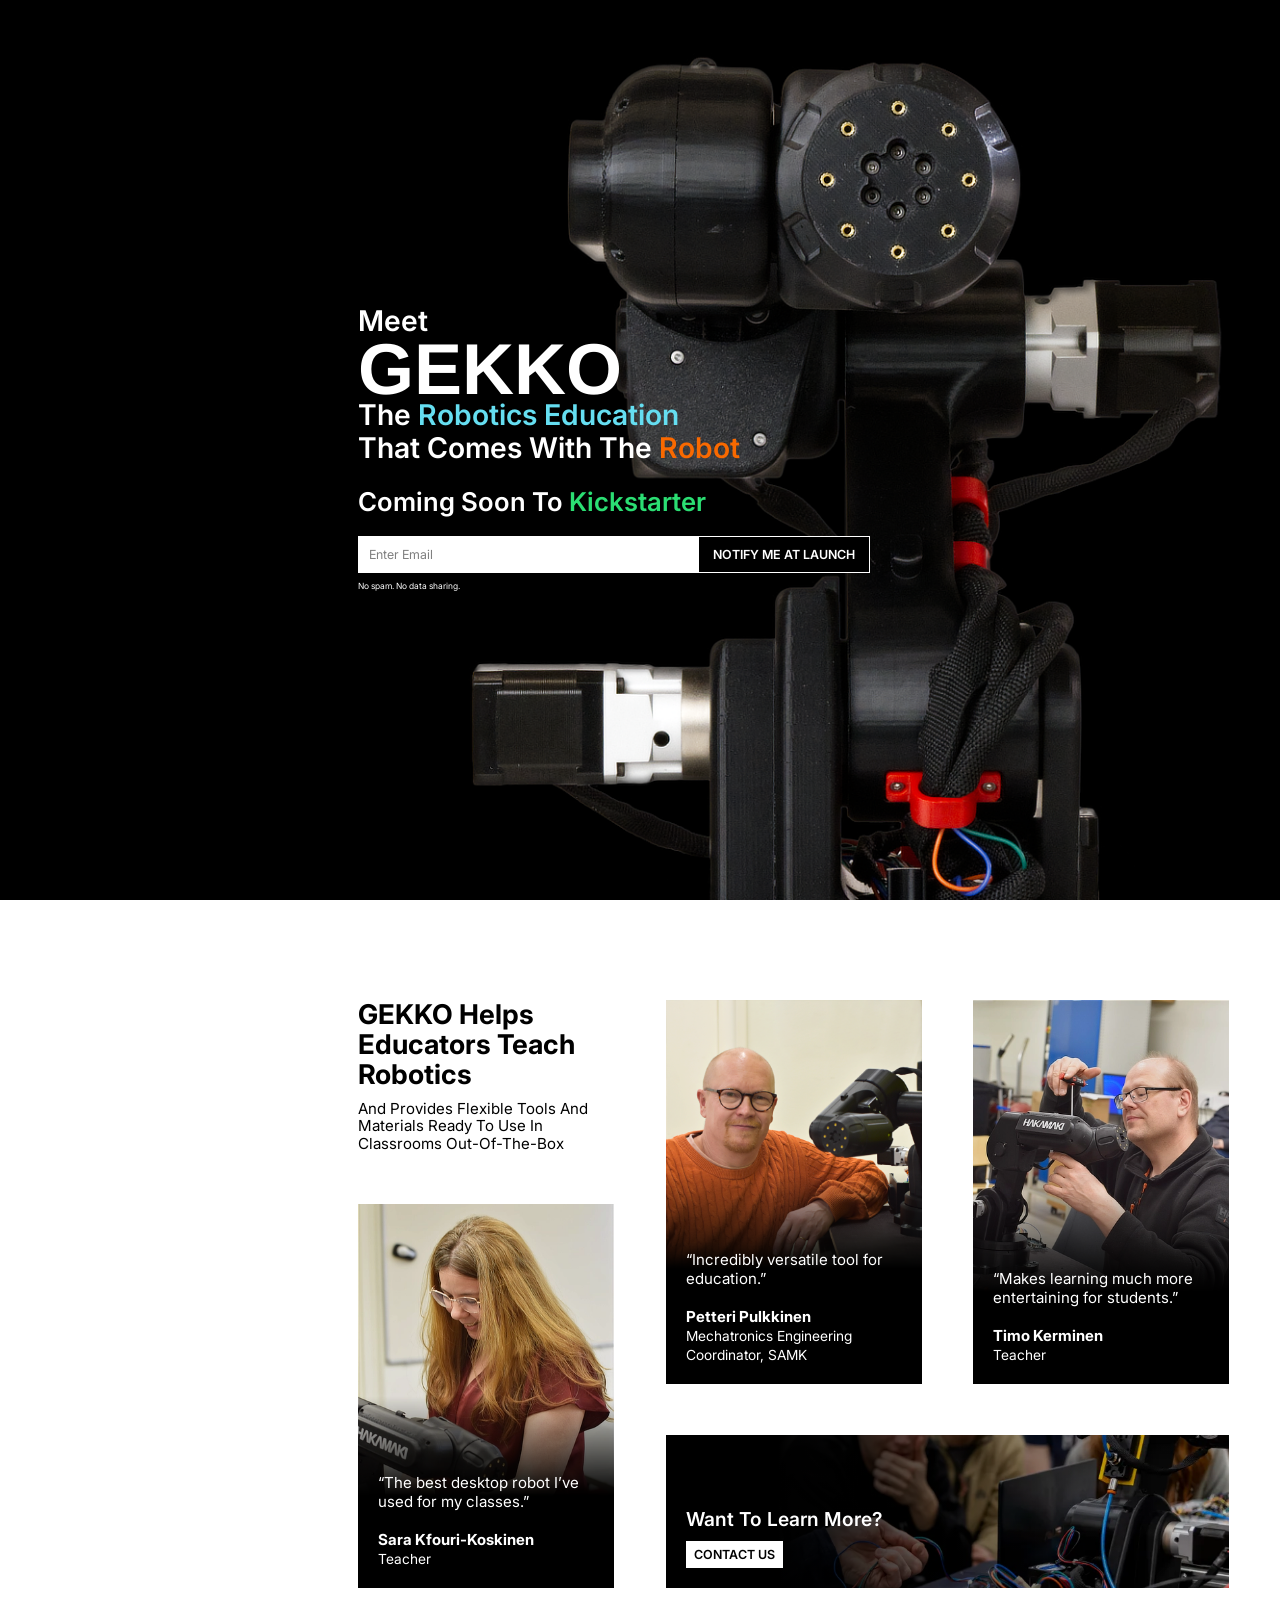
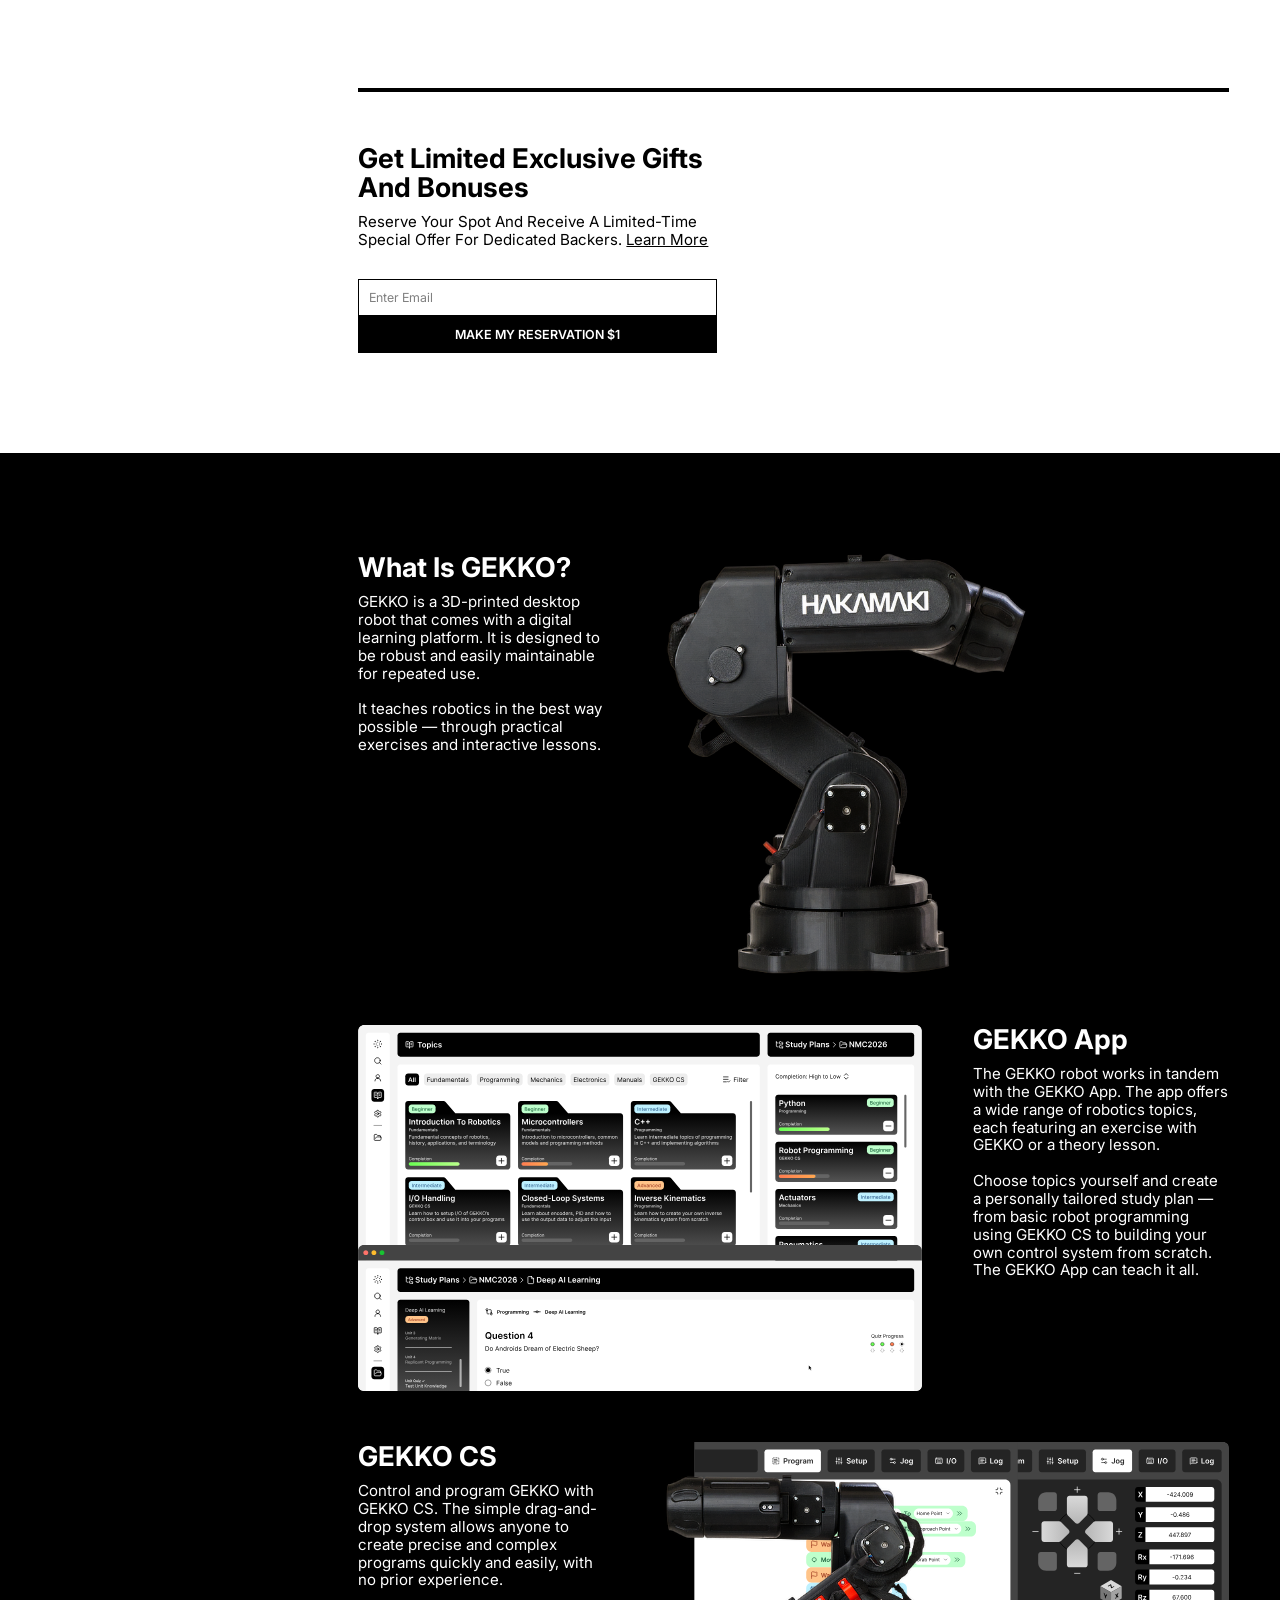
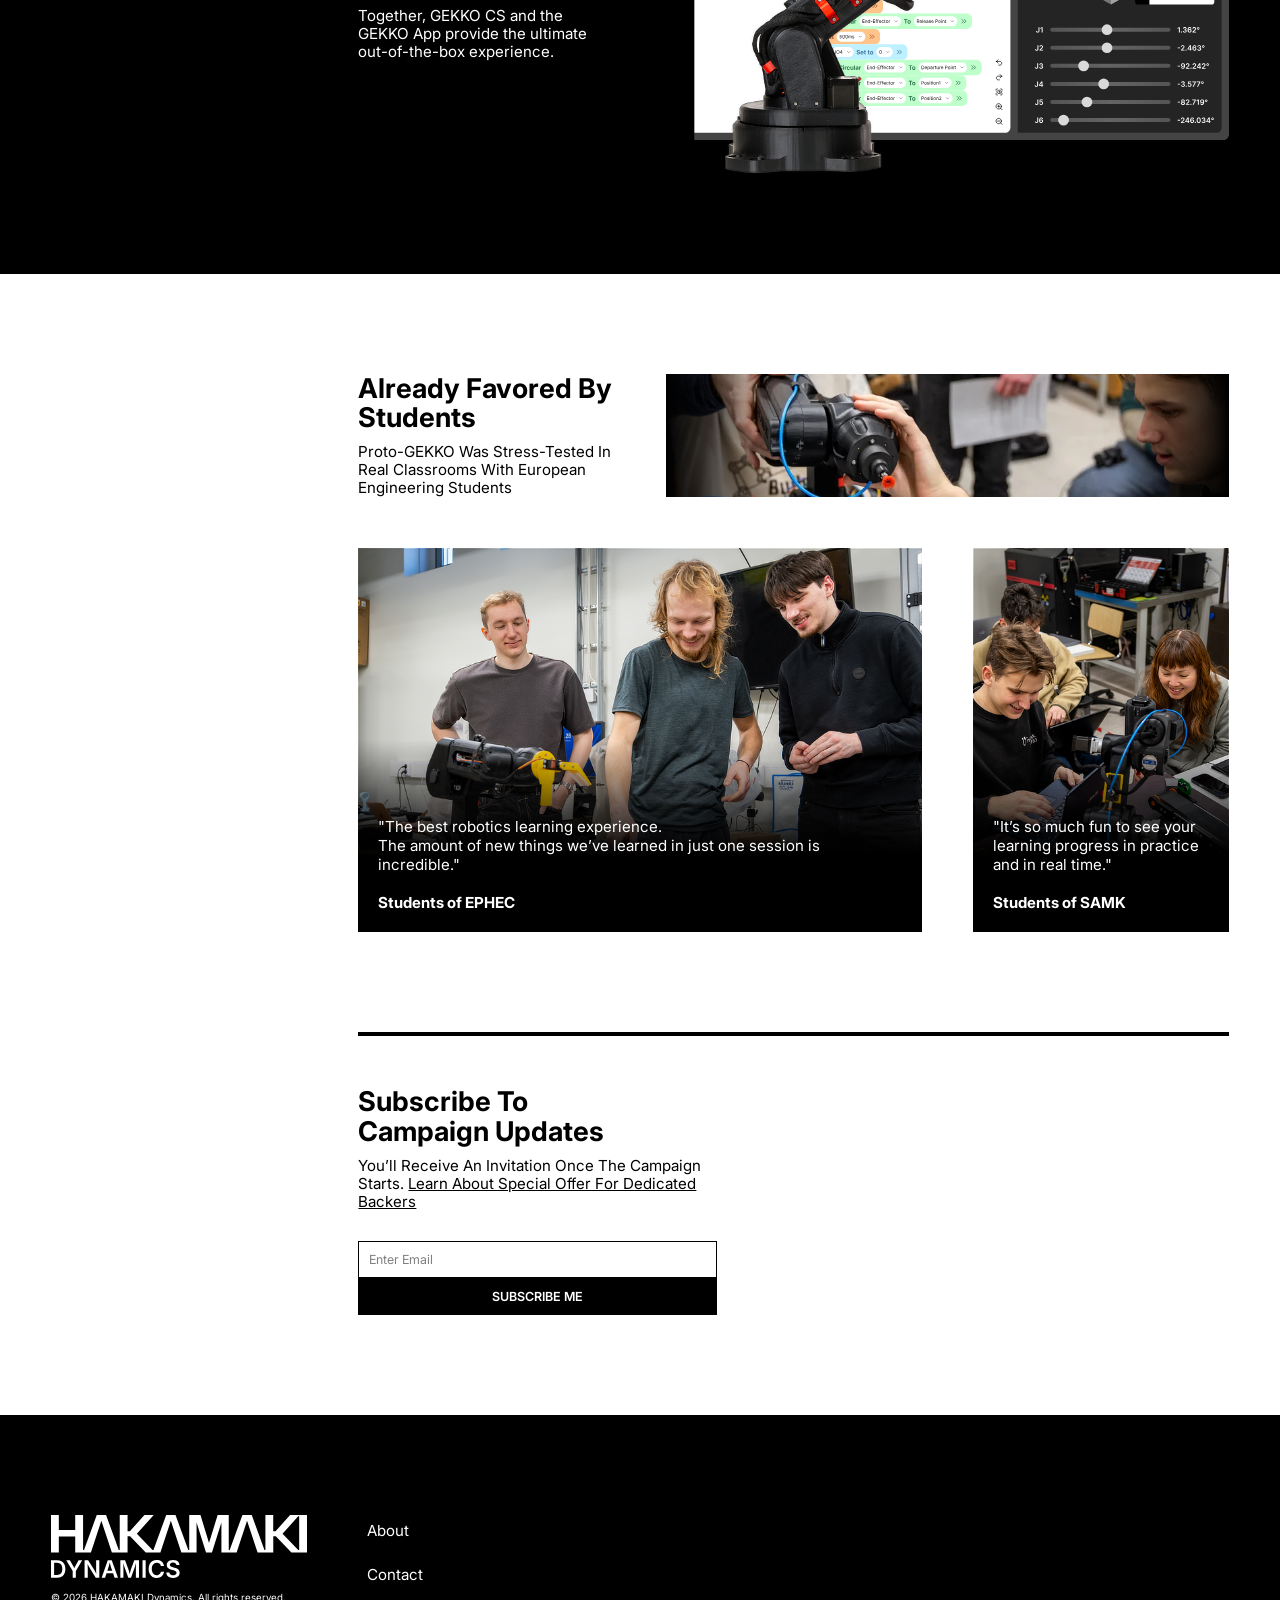
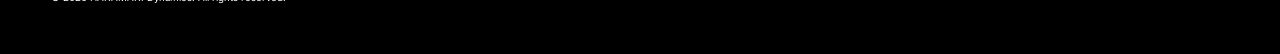
==== index.html @ f01f04b2 "v1.0" ====
<!DOCTYPE html>
<html>
  <head>
    <meta charset="UTF-8">
    <meta name="viewport" content="width=device-width, initial-scale=1.0">
    <link rel="stylesheet" type="text/css" href="src/css/master.css">
    <link rel="apple-touch-icon" sizes="180x180" href="assets/favicon/apple-touch-icon.png">
    <link rel="icon" type="image/png" sizes="32x32" href="assets/favicon/favicon-32x32.png">
    <link rel="icon" type="image/png" sizes="16x16" href="assets/favicon/favicon-16x16.png">
    <link rel="manifest" href="assets/favicon/site.webmanifest">
    <title>HAKAMAKI</title>
  </head>
  <body>
    <main>
      <div class="wrapper clbg-dark">
        <div class="grid-container section-hero">
          <div class="section-hero-content">
            <h2 id="gk-lh">Meet</h2>
            <h1>Gekko</h1>
            <h2>The <span class="cltext-accent-blue">robotics education</span><br> that comes with the <span class="cltext-accent-orange">robot</span></h2>
            <form class="section-hero-form" action="/subscribe.html">
              <label class="section-hero-form-label" for="mailSub">Coming soon to <span class="cltext-accent-green">Kickstarter</span></label>
              <div class="section-hero-form-input-container">
                <input class="section-hero-form-input stl-input" type="email" placeholder="Enter Email" required>
                <button class="stl-button" type="submit">Notify me at launch</button>
              </div>
            </form>
            <span class="section-hero-form-sublabel">No spam. No data sharing.</span>
          </div>
        </div>
      </div>
      <div class="wrapper">
        <div class="grid-container section-spt section-padding-vertical">  
          <div class="section-spt-layout-l">
            <div class="section-title-text-layout">
              <h3>GEKKO helps educators teach robotics</h3>
              <h4>And provides flexible tools and materials ready to use in classrooms out-of-the-box</h4>
            </div>
            <div class="quote-portrait-picture-container section-spt-quote-ratio" id="spt-skk">
              <p class="quote-text">
                “The best desktop robot I’ve used for my classes.”<br><br><span class="quote-name">Sara Kfouri-Koskinen</span><br><span class="quote-sublabel">Teacher</span>
              </p>
            </div>
          </div>
          <div class="section-spt-layout-r">
            <div class="section-spt-layout-r-t">
              <div class="quote-portrait-picture-container section-spt-quote-ratio" id="spt-pp">
                <p class="quote-text">
                  “Incredibly versatile tool for education.”<br><br><span class="quote-name">Petteri Pulkkinen</span><br><span class="quote-sublabel">Mechatronics Engineering Coordinator, SAMK</span>
                </p>
              </div>
              <div class="quote-portrait-picture-container section-spt-quote-ratio" id="spt-tk">
                <p class="quote-text">
                  “Makes learning much more entertaining for students.”<br><br><span class="quote-name">Timo Kerminen</span><br><span class="quote-sublabel">Teacher</span>
                </p>
              </div>
            </div>
            <div class="section-spt-support-block">
              <div class="section-spt-support-block-label">Want to learn more?</div>
              <a href="contact.html" class="section-spt-support-block-button">Contact us</a>
            </div>
          </div>
        </div>
        <div class="grid-container section-spt section-spt-mobile section-padding-vertical">  
          <div class="section-spt-layout-l">
            <div class="section-title-text-layout">
              <h3>GEKKO helps educators teach robotics</h3>
              <h4>And provides flexible tools and materials ready to use in classrooms out-of-the-box</h4>
            </div>
            <div class="quote-portrait-picture-container section-spt-quote-ratio" id="spt-skk">
              <p class="quote-text">
                “The best desktop robot I’ve used for my classes.”<br><br><span class="quote-name">Sara Kfouri-Koskinen</span><br><span class="quote-sublabel">Teacher</span>
              </p>
            </div>
            <div class="section-spt-support-block">
              <div class="section-spt-support-block-label">Want to learn more?</div>
              <a href="contact.html" class="section-spt-support-block-button">Contact us</a>
            </div>
          </div>
          <div class="section-spt-layout-r">
            <div class="section-spt-layout-r-t">
              <div class="quote-portrait-picture-container section-spt-quote-ratio" id="spt-pp">
                <p class="quote-text">
                  “Incredibly versatile tool for education.”<br><br><span class="quote-name">Petteri Pulkkinen</span><br><span class="quote-sublabel">Mechatronics Engineering Coordinator, SAMK</span>
                </p>
              </div>
              <div class="quote-portrait-picture-container section-spt-quote-ratio" id="spt-tk">
                <p class="quote-text">
                  “Makes learning much more entertaining for students.”<br><br><span class="quote-name">Timo Kerminen</span><br><span class="quote-sublabel">Teacher</span>
                </p>
              </div>
            </div>
          </div>
        </div>
      </div>
      <div class="wrapper">
        <div class="grid-container section-reservation">
          <div class="section-reservation-separator"></div>
          <div class="section-reservation-content">
            <div class="section-title-text-layout">
              <h3>Get limited exclusive gifts and bonuses</h3>
              <h4>Reserve your spot and receive a limited-time special offer for dedicated backers. <a class="learn-more-link" href="reservation.html">Learn more</a></h4>
            </div>
            <form class="section-reservation-form">
                <input class="section-reservation-form-input stl-input" type="email" placeholder="Enter Email" required>
                <button class="section-reservation-form-button stl-button" type="submit">Make my reservation $1</button>
            </form>
          </div>
        </div>
      </div>
      <div class="wrapper clbg-dark">
        <div class="grid-container section-exp section-padding-vertical">
          <div id="section-exp-grid-c1" class="section-title-text-layout">
            <h3>What is GEKKO?</h3>
            <h4>GEKKO is a 3D-printed desktop robot that comes with a digital learning platform. It is designed to be robust and easily maintainable for repeated use.<br><br>It teaches robotics in the best way possible — through practical exercises and interactive lessons.</h4>
          </div>
          <div id="section-exp-grid-c2" class="section-exp-img-container">
            <img id="img-exp-gekko" src="assets/img/gekko_side_logo.webp">
          </div>
          <div id="section-exp-grid-c3" class="section-exp-img-container">
            <img id="img-exp-study-app" src="assets/img/app_ui.svg">
          </div>
          <div id="section-exp-grid-c4" class="section-title-text-layout">
            <h3>GEKKO App</h3>
            <h4>The GEKKO robot works in tandem with the GEKKO App. The app offers a wide range of robotics topics, each featuring an exercise with GEKKO or a theory lesson.<br><br>Choose topics yourself and create a personally tailored study plan — from basic robot programming using GEKKO CS to building your own control system from scratch. The GEKKO App can teach it all.</h4>
          </div>
          <div id="section-exp-grid-c5" class="section-title-text-layout">
            <h3>GEKKO CS</h3>
            <h4>Control and program GEKKO with GEKKO CS. The simple drag-and-drop system allows anyone to create precise and complex programs quickly and easily, with no prior experience.<br><br>Together, GEKKO CS and the GEKKO App provide the ultimate out-of-the-box experience.</h4>
          </div>
          <div id="section-exp-grid-c6" class="section-exp-img-container">
            <img id="img-exp-cs" src="assets/img/cs_ui.svg">
          </div>
        </div>
        <div class="section-exp section-exp-mobile section-padding-vertical">
          <div class="section-title-text-layout">
            <h3>What is GEKKO?</h3>
            <h4>GEKKO is a 3D-printed desktop robot that comes with a digital learning platform. It is designed to be robust and easily maintainable for repeated use.<br><br>It teaches robotics in the best way possible — through practical exercises and interactive lessons.</h4>
          </div>
          <div class="section-exp-img-container">
            <img id="img-exp-gekko-mobile" src="assets/img/gekko_side_logo.webp">
          </div>
          <div class="section-title-text-layout">
            <h3>GEKKO app</h3>
            <h4>The GEKKO robot works in tandem with the GEKKO App. The app offers a wide range of robotics topics, each featuring an exercise with GEKKO or a theory lesson.<br><br>Choose topics yourself and create a personally tailored study plan — from basic robot programming using GEKKO CS to building your own control system from scratch. The GEKKO App can teach it all.</h4>
          </div>
          <div class="section-exp-img-container">
            <img id="img-exp-study-app" src="assets/img/app_ui.svg">
          </div>
          <div class="section-title-text-layout">
            <h3>GEKKO CS</h3>
            <h4>Control and program GEKKO with GEKKO CS. The simple drag-and-drop system allows anyone to create precise and complex programs quickly and easily, with no prior experience.<br><br>Together, GEKKO CS and the GEKKO App provide the ultimate out-of-the-box experience.</h4>
          </div>
          <div class="section-exp-img-container">
            <img id="img-exp-cs" src="assets/img/cs_ui.svg">
          </div>
        </div>
      </div>
      <div class="wrapper">
        <div class="grid-container section-sps section-padding-vertical">
          <div id="section-sps-grid-c1" class="section-title-text-layout">
            <h3>Already favored by students</h3>
            <h4>Proto-GEKKO was stress-tested in real classrooms with European engineering students</h4>
          </div>
          <div id="section-sps-grid-c2" class="section-sps-support-block"></div>
          <div id="img-sps-l" class="quote-portrait-picture-container">
            <p class="quote-text">
              "The best robotics learning experience.<br>The amount of new things we’ve learned in just one session is incredible."<br><br><span class="quote-name">Students of EPHEC</span>
            </p>
          </div>
          <div id="img-sps-r" class="quote-portrait-picture-container section-spt-quote-ratio">
            <p class="quote-text">
              "It’s so much fun to see your learning progress in practice and in real time."<br><br><span class="quote-name">Students of SAMK</span>
            </p>
          </div>
        </div>
        <div class="grid-container section-sps-mobile section-padding-vertical">
          <div class="section-sps-layout-l-t">
            <div class="section-title-text-layout">
              <h3>Already favored by students</h3>
              <h4>Proto-GEKKO was stress-tested in real classrooms with European engineering students</h4>
            </div>
            <div class="section-sps-support-block"></div>
          </div>
          <div id="img-sps-r" class="quote-portrait-picture-container section-spt-quote-ratio">
            <p class="quote-text">
              "It’s so much fun to see your learning progress in practice and in real time."<br><br><span class="quote-name">Students of SAMK</span>
            </p>
          </div>
          <div id="img-sps-l" class="quote-portrait-picture-container">
            <p class="quote-text">
              "The best robotics learning experience.<br>The amount of new things we’ve learned in just one session is incredible."<br><br><span class="quote-name">Students of EPHEC</span>
            </p>
          </div>
        </div>
      </div>
      <div class="wrapper">
        <div class="grid-container section-reservation">
          <div class="section-reservation-separator"></div>
          <div class="section-reservation-content">
            <div class="section-title-text-layout">
              <h3>Subscribe to <br>campaign updates</h3>
              <h4>You’ll receive an invitation once the campaign starts. <a class="learn-more-link" href="reservation.html">Learn about special offer for dedicated backers</a></h4>
            </div>
            <form class="section-reservation-form">
                <input class="section-reservation-form-input stl-input" type="email" placeholder="Enter Email" required>
                <button class="section-reservation-form-button stl-button" type="submit">Subscribe me</button>
            </form>
          </div>
        </div>
      </div>
    </main>
    <footer>
      <div class="wrapper clbg-dark">
        <div class="grid-container footer-content">
          <div class="footer-logo-container">
            <img class="footer-logo" src="assets/img/logo_white.svg">
            <div class="footer-text">© 2026 HAKAMAKI Dynamics. All rights reserved.</div>
          </div>
          <nav class="footer-nav">
            <a class="footer-nav-button" href="about.html">About</a>
            <a class="footer-nav-button" href="contact.html">Contact</a>
          </nav>
        </div>
      </div>
    </footer>
  </body>
</html>
---- src/css/master.css ----
/* Root */

:root {
	--cl-accent-blue: #65DEF1;
	--cl-accent-orange: #F96900;
	--cl-accent-green: #2BDE73;
	--cl-bg-dark: #000000;
	--cl-bg-bright: #FFFFFF;
	--cl-black: #000000;
	--cl-grey: #808080;
	--cl-white: #FFFFFF;

	/* Zone A: scales from 768px up to 1920px */
	--lh-hero-title-fix: calc(0.1rem + 1.8958vw);
	--fs-h1: calc(0.25rem + 5.3125vw);
	--lh-h1: calc(0.25rem + 4.7917vw);
	--fs-h2: calc(0.1rem + 2.1042vw);
	--lh-h2: calc(0.1rem + 2.4167vw);
	--fs-h3: calc(0.1rem + 2.0000vw);
	--lh-h3: calc(0.1rem + 2.2083vw);
	--fs-h4: calc(0.1rem + 1.0625vw);
	--lh-h4: calc(0.1rem + 1.2708vw);
	--fs-h5: calc(0.1rem + 0.7500vw);
	--lh-h5: calc(0.1rem + 0.8542vw);
	--fs-stl-form: calc(0.1rem + 0.8542vw);
	--lh-stl-form: calc(0.1rem + 1.0625vw);
	--fs-hero-form-label: calc(0.1rem + 1.8958vw);
	--lh-hero-form-label: calc(0.1rem + 2.3125vw);
	--fs-hero-form-sublabel: calc(0.1rem + 0.5417vw);
	--lh-hero-form-sublabel: calc(0.1rem + 0.7500vw);
	--fs-quote-sublabel: calc(0.1rem + 0.9583vw);
	--fs-nav-button: calc(0.1rem + 0.6458vw);
	--lh-nav-button: calc(0.1rem + 0.7500vw);
	--fs-footer-text: calc(0.1rem + 0.6458vw);
	--lh-footer-text: calc(0.1rem + 0.7500vw);
	--fs-spt-support-block-label: calc(0.1rem + 1.3750vw);
	--lh-spt-support-block-label: calc(0.1rem + 1.6875vw);
	--fs-about-text: calc(0.1rem + 0.6458vw);
	--lh-about-text: calc(0.1rem + 0.7500vw);

	--grid-gap: 4vw;
}

@font-face {
  font-family: Inter-Regular;
  src: url(../../assets/fonts/Inter/Inter_Regular.ttf);
}

@font-face {
  font-family: Inter-SemiBold;
  src: url(../../assets/fonts/Inter/Inter_SemiBold.ttf);
}

@font-face {
  font-family: Inter-Bold;
  src: url(../../assets/fonts/Inter/Inter_Bold.ttf);
}

@font-face {
  font-family: Ramabhadra-Regular;
  src: url(../../assets/fonts/Ramabhadra_Regular.ttf);
}

/* System */
input:focus, textarea:focus {
	outline: none;
}

h1, h2, h3, h4, h5 {
	margin: 0;
	font-weight: initial;
	cursor: default;
}

h1 {
	font-family: Ramabhadra-Regular;
	font-size: var(--fs-h1);
	line-height: var(--lh-h1);
	text-transform: uppercase;
}

h2 {
	font-family: Inter-SemiBold;
	font-size: var(--fs-h2);
	line-height: var(--lh-h2);
	text-transform: capitalize;
}

h3 {
	font-family: Inter-Bold;
	font-size: var(--fs-h3);
	line-height: var(--lh-h3);
	text-transform: capitalize;
}

h4 {
	font-family: Inter-Regular;
	font-size: var(--fs-h4);
	line-height: var(--lh-h4);
	text-transform: capitalize;
}

h5 {
	font-family: Inter-Regular;
	font-size: var(--fs-h5);
	line-height: var(--lh-h5);
	text-transform: capitalize;
}

body {
	margin: 0;
	font-family: Inter-Regular;
}

main, footer {
	width: 100vw;
	max-width: 100%;
	display: flex;
	flex-direction: column;
	box-sizing: border-box;
}

/* Shared */
.wrapper {
	width: 100%;
	height: fit-content;
	display: flex;
  flex-direction: column;
  align-items: center;
}

.grid-container {
	display: grid;
	grid-template-columns: repeat(4, minmax(0, 1fr));
	width: 100%;
	padding: 0 4vw;
	gap: var(--grid-gap);
	box-sizing: border-box;
}

.section-padding-vertical {
	padding-top: 100px;
	padding-bottom: 100px;
}

.section-title-text-layout {
	width: 100%;
	height: fit-content;
}

.section-title-text-layout h3 {
	margin-bottom: 10px;
}

.cltext-accent-blue {
	color: var(--cl-accent-blue);
}

.cltext-accent-orange {
	color: var(--cl-accent-orange);
}

.cltext-accent-green {
	color: var(--cl-accent-green);
}

.clbg-dark {
	background-color: var(--cl-bg-dark);
}

.stl-input {
	font-family: Inter-Regular;
	font-size: var(--fs-stl-form);
	line-height: var(--lh-stl-form);
	box-sizing: border-box;
	padding: 10px;
	color: var(--cl-black);
	background-color: var(--cl-bg-bright);
	border: 1px solid var(--cl-white);
}

.stl-input::placeholder {
	color: var(--cl-grey);
}

.stl-button {
	cursor: pointer;
	font-family: Inter-SemiBold;
	font-size: var(--fs-stl-form);
	line-height: var(--lh-stl-form);
	box-sizing: border-box;
	padding: 10px 14px;
	text-transform: uppercase;
	color: var(--cl-white);
	background-color: var(--cl-bg-dark);
	border: 1px solid var(--cl-white);
}

.stl-button:hover {
	color: var(--cl-black);
	background-color: var(--cl-bg-bright);
}

.stl-button:active {
	background-color: var(--cl-accent-green);
	border-color: var(--cl-accent-green);
}

.quote-text {
	margin: 0;
	font-family: Inter-Regular;
	font-size: var(--fs-h4);
	color: var(--cl-white);
	cursor: default;
}

.quote-name {
	font-family: Inter-Bold;
}

.quote-sublabel {
	font-size: var(--fs-quote-sublabel);
}

/* Footer */
.footer-content {
	color: var(--cl-white);
	padding: 100px var(--grid-gap) 50px var(--grid-gap);
}

.footer-logo-container {
	grid-column: 1;
}

.footer-logo {
	width: 100%;
	height: auto;
	fill: var(--cl-white);
}

.footer-text {
	font-family: Inter-Regular;
	font-size: var(--fs-footer-text);
	line-height: var(--lh-footer-text);
	margin-top: 10px;
}

.footer-nav {
	grid-column: 2;
	display: flex;
	flex-direction: column;
	gap: 12px;
}

.footer-nav-button {
	display: flex;
	align-items: center;
	padding: 6px 8px;
	text-align: center;
	font-family: Inter-Regular;
	font-size: var(--fs-h4);
	line-height: var(--lh-h4);
	color: var(--cl-white);
	text-decoration: none;
	width: fit-content;
	box-sizing: border-box;
	border: 1px solid var(--cl-black);
}

.footer-nav-button:hover {
	border-bottom: 1px solid var(--cl-white);
}

.tt-normal {
	text-transform: none;
}

.learn-more-link {
	color: var(--cl-black);
}

/* Sections */
#gk-lh {
	line-height: var(--lh-hero-title-fix);	
}

.section-hero {
	align-content: center;
	height: 100vh;
	max-height: 1080px;
	overflow: hidden;
	background-image: url(../../assets/img/gekko_front.webp);
  background-repeat: no-repeat;
  background-position: right 10% bottom;
  background-size: auto 100%;
}

.section-hero-content {
	grid-column: 2 / -1;
	color: var(--cl-white);
	z-index: 1;
}

.section-hero-form {
	margin-top: 22px;
}

.section-hero-form-label {
	font-family: Inter-SemiBold;
	font-size: var(--fs-hero-form-label);
	line-height: var(--lh-hero-form-label);
	text-transform: capitalize;
}

.section-hero-form-input-container {
	display: flex;
	margin-top: 18px;
}

.section-hero-form-input {
	width: 340px;
}

.section-hero-form-sublabel {
	display: block;
	font-family: Inter-Regular;
	font-size: var(--fs-hero-form-sublabel);
	line-height: var(--lh-hero-form-sublabel);
	margin-top: 8px;
	cursor: default;
}

.section-hero-bg-img {
	display: block;
	position: absolute;
	z-index: 0;
	bottom: 0;
}

.quote-portrait-picture-container {
	display: flex;
	align-items: flex-end;
	width: 100%;
	height: auto;
	padding: 20px;
	box-sizing: border-box;
}

.section-spt-mobile {
	display: none;
}

.section-spt-support-block {
	width: 100%;
  height: 100%;
  display: flex;
  flex-direction: column;
  justify-content: flex-end;
  gap: 10px;
  padding: 20px;
  box-sizing: border-box;
	color: var(--cl-white);
	background: linear-gradient(90deg, rgba(0, 0, 0, 1) 20%, rgba(0, 0, 0, 0.53) 50%, rgba(0, 0, 0, 0) 100%), url(../../assets/img/spt_bg.webp), var(--cl-bg-dark);
	background-size: 100% auto, 100% auto, auto;
	background-position: 0% 0%, 0% 40%, 0% 0%;;
	background-repeat: no-repeat;
}

.section-spt-support-block-label {
	font-family: Inter-SemiBold;
	font-size: var(--fs-spt-support-block-label);
	line-height: var(--lh-spt-support-block-label);
	text-transform: capitalize;
	cursor: default;
}

.section-spt-support-block-button {
	display: block;
	width: fit-content;
	font-family: Inter-SemiBold;
	font-size: var(--fs-stl-form);
	line-height: var(--lh-stl-form);
	color: var(--cl-black);
	background-color: var(--cl-white);
	padding: 6px 8px;
	text-transform: uppercase;
	text-decoration: none;
}

.section-spt-support-block-button:hover {
	color: var(--cl-white);
	background-color: var(--cl-black);
}

.section-spt-quote-ratio {
	aspect-ratio: 2 / 3;
}

#spt-pp {
	background: linear-gradient(180deg,rgba(0, 0, 0, 0) 45%, rgba(0, 0, 0, 1) 70%), url(../../assets/img/quote_bg_03.webp), var(--cl-bg-dark);
	background-size: cover;
}

#spt-tk {
	background: linear-gradient(180deg,rgba(0, 0, 0, 0) 50%, rgba(0, 0, 0, 1) 76%), url(../../assets/img/quote_bg_02.webp), var(--cl-bg-dark);
	background-size: cover;
}

#spt-skk {
	background: linear-gradient(180deg,rgba(0, 0, 0, 0) 50%, rgba(0, 0, 0, 1) 76%), url(../../assets/img/quote_bg_01.webp), var(--cl-bg-dark);
	background-size: cover;
}

.section-spt-layout-l {
	grid-column: 2;
	display: flex;
	flex-direction: column;
	gap: var(--grid-gap);
}

.section-spt-layout-r {
	grid-column: 3 / -1;
	display: flex;
  flex-direction: column;
  flex-wrap: nowrap;
  gap: var(--grid-gap);
  justify-content: space-between;
}

.section-spt-layout-r-t {
	display: flex;
	justify-content: space-between;
	gap: var(--grid-gap);
}

.section-exp {
	color: var(--cl-white);
}

.section-exp-mobile {
	display: none;
}

.section-exp-img-container {
	display: flex;
	flex-direction: row;
  justify-content: flex-start;
}

.section-exp-img-container img {
	display: block;
	height: auto;
}

#img-exp-gekko, #img-exp-gekko-mobile {
	aspect-ratio: 6 / 7;
	width: 64%;
}

#img-exp-study-app {
	aspect-ratio: 20 / 13;
	width: 100%;
}

#img-exp-cs {
	aspect-ratio: 17 / 10;
	width: 100%;
}

#section-exp-grid-c1 {
	grid-column-start: 2;
}

#section-exp-grid-c2 {
	grid-column: span 2 / span 2;
  grid-column-start: 3;
}

#section-exp-grid-c3 {
	grid-column: span 2 / span 2;
  grid-column-start: 2;
  grid-row-start: 2;
}

#section-exp-grid-c4 {
	grid-column-start: 4;
  grid-row-start: 2;
}

#section-exp-grid-c5 {
	grid-column-start: 2;
  grid-row-start: 3;
}

#section-exp-grid-c6 {
	grid-column: span 2 / span 2;
  grid-column-start: 3;
  grid-row-start: 3;
}

.section-exp h4 {
	text-transform: none;
}

.section-sps-mobile {
	display: none;
}

.section-sps-support-block {
	background: linear-gradient(90deg,rgba(0, 0, 0, 1) 0%, rgba(0, 0, 0, 0) 20%, rgba(0, 0, 0, 0) 80%, rgba(0, 0, 0, 1) 100%), url(../../assets/img/sps_bg.webp), var(--cl-bg-dark);
	background-size: 100% auto, 100% auto, auto;
	background-position: 0% 0%, 0% 56%, 0% 0%;;
	background-repeat: no-repeat;
}

#section-sps-grid-c1 {
	grid-column-start: 2;
}

#section-sps-grid-c2 {
	grid-column: span 2 / span 2;
  grid-column-start: 3;
}

#img-sps-l {
	grid-column: span 2 / span 2;
  grid-column-start: 2;
  grid-row-start: 2;
	background: linear-gradient(180deg,rgba(0, 0, 0, 0) 50%, rgba(0, 0, 0, 1) 80%), url(../../assets/img/quote_bg_04.webp), var(--cl-bg-dark);
	background-size: cover;
}

#img-sps-r {
	grid-column-start: 4;
  grid-row-start: 2;
	background: linear-gradient(180deg,rgba(0, 0, 0, 0) 50%, rgba(0, 0, 0, 1) 80%), url(../../assets/img/quote_bg_05.webp), var(--cl-bg-dark);
	background-size: cover;
}

.section-reservation {
	padding-bottom: 100px;
}

.section-reservation-separator {
	width: 100%;
	height: 4px;
	background-color: var(--cl-black);
	grid-column: 2 / -1;
}

.section-reservation-content {
	width: 100%;
	max-width: 28vw;
	height: fit-content;
	grid-column: span 2 / span 2;
  grid-column-start: 2;
}

.section-reservation-form {
	margin-top: 30px;
	display: flex;
	flex-direction: column;
}

.section-reservation-form-input, .section-reservation-form-button {
	width: 100%;
	border-color: var(--cl-black);
}

.section-reservation-form-button:hover {
	border-color: var(--cl-white);
}

.section-reservation-form-button:active {
	border-color: var(--cl-accent-green);
}

.section-about {
	height: 100vh;
	min-height: fit-content;
	align-content: center;
}

.section-about-content {
	grid-column: span 2 / span 2;
  grid-column-start: 2;
}

.about-logo {
	width: calc((100% - 4vw) / 2);
}

.section-about-logo-container {
	margin-bottom: 36px;
}

.section-about-text-container {
	display: flex;
	justify-content: space-between;
	gap: var(--grid-gap);
}

.section-about-text {
	font-family: Inter-Regular;
	font-size: var(--fs-about-text);
	line-height: var(--lh-about-text);
	margin: 0;
}

.header-invert {
	background-color: var(--cl-white);
}

.nav-logo-invert {
	fill: var(--cl-black);
}

.nav-button-invert {
	color: var(--cl-black);
	border-color: var(--cl-white);
}

.nav-button-invert:hover {
	border-color: var(--cl-black);
}

.home-page-button {
	display: flex;
	align-items: center;
	position: fixed;
	top: 1vw;
	left: 1vw;
	padding: 6px 8px;
	text-align: center;
	font-family: Inter-SemiBold;
	font-size: var(--fs-nav-button);
	line-height: var(--lh-nav-button);
	color: var(--cl-white);
	text-decoration: none;
	text-transform: capitalize;
	background-color: var(--cl-black);
}

.home-page-button:hover {
	color: var(--cl-black);
	background-color: var(--cl-white);
}

.section-contact {
	height: 100vh;
	min-height: fit-content;
	align-items: center;
}

.section-contact-content {
	grid-column: span 2 / span 2;
	grid-column-start: 2;
	display: flex;
	flex-direction: column;
	gap: 20px;
}

.section-contact-title {
	max-width: 24vw;
}

.section-contact-form {
	display: flex;
	flex-direction: column;
}

.section-contact-input {
	border-bottom: 1px solid var(--cl-black);
	margin: 10px 0;
}

.section-contact-textarea {
	border-color: var(--cl-black);
	resize: vertical;
	margin: 10px 0;
	width: 100%;
	height: 260px;
	max-height: 480px;
	min-height: 100px;
}

.section-success {
	margin-top: 100px;
	margin-bottom: 100px;
	min-height: fit-content;
}

.section-success-content {
	grid-column: span 2 / span 2;
	grid-column-start: 2;
}

.subscribe-success-label {
	color: var(--cl-white);
	background-color: var(--cl-black);
	padding: 6px 12px;
	width: fit-content;
	margin-bottom: 12px;
}

.subscribe-success-notification {
	margin-bottom: 42px;
}

.section-success-bonuses-container {
	display: flex;
	flex-direction: column;
	gap: 14px;
	padding: 20px;
	margin-top: 42px;
	box-sizing: border-box;
	background: linear-gradient(90deg,rgba(0, 0, 0, 1) 40%, rgba(0, 0, 0, 0) 80%), url(../../assets/img/reservation_bg.webp), var(--cl-bg-dark);
	background-size: cover;
}

.section-success-bonus-label {
	display: flex;
	flex-direction: column;
	gap: 4px;
	max-width: calc(20vw - 20px);
	color: var(--cl-white);
}

.section-success-bonus-label h5 {
	font-size: 14px;
}

.section-success-bonus-label h4 {
	font-family: Inter-SemiBold;
}

.section-success-form {
	max-width: calc(20vw - 20px);
	margin-top: 70px;
}

.section-success-input, .section-success-button {
	border: 1px solid var(--cl-white);
}

.section-success-info-label {
	display: block;
	font-size: 14px;
	margin-top: 10px;
	margin-bottom: 70px;
	font-family: Inter-SemiBold;
}

/* Media */
@media (min-width: 1921px) {


	.grid-container {
		width: 1920px;
		gap: 73px;
		padding: 0 73px;
	}

	.section-padding-vertical {
    padding-top: 100px;
    padding-bottom: 100px;
	}

	:root {
		--lh-hero-title-fix: 38px;
		--fs-h1: 106px;
		--lh-h1: 96px;
		--fs-h2: 42px;
		--lh-h2: 48px;
		--fs-h3: 40px;
		--lh-h3: 44px;
		--fs-h4: 22px;
		--lh-h4: 26px;
		--fs-h5: 16px;
		--lh-h5: 18px;
		--fs-stl-form: 18px;
		--lh-stl-form: 22px;
		--fs-hero-form-label: 38px;
		--lh-hero-form-label: 46px;
		--fs-hero-form-sublabel: 12px;
		--lh-hero-form-sublabel: 16px;
		--fs-quote-sublabel: 20px;
		--fs-nav-button: 14px;
		--lh-nav-button: 16px;
		--fs-footer-text: 14px;
		--lh-footer-text: 16px;
		--fs-spt-support-block-label: 28px;
		--lh-spt-support-block-label: 34px;
		--fs-about-text: 14px;
		--lh-about-text: 16px;
		--grid-gap: 73px;
	}

	.section-reservation-content {
    max-width: 462px;
	}

	.section-reservation {
    padding-bottom: 100px;
	}

	.footer-content {
    padding: 100px var(--grid-gap) 50px var(--grid-gap);
	}

	.about-logo {
    width: calc((100% - 73px) / 2);
	}

	.section-contact-title {
    max-width: 460px;
	}
}

@media (min-width: 768px) and (max-width: 1279px) {
	:root {
		--lh-hero-title-fix: calc(0.1rem + 2.6562vw);
		--fs-h1: calc(0.25rem + 7.8125vw);
		--lh-h1: calc(0.25rem + 7.8125vw);
		--fs-h2: calc(0.1rem + 2.6562vw);
		--lh-h2: calc(0.1rem + 3.1771vw);
		--fs-h3: calc(0.1rem + 2.6562vw);
		--lh-h3: calc(0.1rem + 3.1771vw);
		--fs-h4: calc(0.1rem + 1.6146vw);
		--lh-h4: calc(0.1rem + 1.8750vw);
		--fs-h5: calc(0.1rem + 1.3542vw);
		--lh-h5: calc(0.1rem + 1.6146vw);
		--fs-stl-form: calc(0.1rem + 1.8750vw);
		--lh-stl-form: calc(0.1rem + 2.1354vw);
		--fs-hero-form-label: calc(0.1rem + 2.6562vw);
		--lh-hero-form-label: calc(0.1rem + 3.1771vw);
		--fs-hero-form-sublabel: calc(0.1rem + 1.3542vw);
		--lh-hero-form-sublabel: calc(0.1rem + 1.8750vw);
		--fs-quote-sublabel: calc(0.1rem + 1.3542vw);
		--fs-nav-button: calc(0.1rem + 1.6146vw);
		--lh-nav-button: calc(0.1rem + 1.8750vw);
		--fs-footer-text: calc(0.1rem + 1.3542vw);
		--lh-footer-text: calc(0.1rem + 1.6146vw);
		--fs-spt-support-block-label: calc(0.1rem + 2.1354vw);
		--lh-spt-support-block-label: calc(0.1rem + 2.6562vw);
		--fs-about-text: calc(0.1rem + 1.6146vw);
		--lh-about-text: calc(0.1rem + 1.8750vw);
	}

	.grid-container {
		grid-template-columns: repeat(3, minmax(0, 1fr));
	}

	.section-padding-vertical {
		padding-top: 60px;
		padding-bottom: 60px;
	}

	.quote-portrait-picture-container, .section-spt-support-block {
		padding: 10px;
	}

	.section-hero {
		height: 600px;
	}

	.section-hero-form-input {
		width: 232px;
	}

	.section-hero-content {
    grid-column: 1 / -1;
	}

	.section-spt-layout-l {
		grid-column: 1;
	}

	.section-spt-layout-r {
		grid-column: 2 / -1;
	}
	
	.section-exp {
		row-gap: 60px;
	}

	#section-exp-grid-c1 {
		grid-column-start: 1;
	}

	#section-exp-grid-c2 {
    grid-column: span 2 / span 2;
    grid-column-start: 2;
	}

	#section-exp-grid-c3 {
    grid-column: span 2 / span 2;
    grid-column-start: 1;
    grid-row-start: 2;
	}

	#section-exp-grid-c4 {
    grid-column-start: 3;
    grid-row-start: 2;
	}

	#section-exp-grid-c5 {
    grid-column-start: 1;
    grid-row-start: 3;
	}

	#section-exp-grid-c6 {
    grid-column: span 2 / span 2;
    grid-column-start: 2;
    grid-row-start: 3;
	}

	#img-exp-gekko, #img-exp-gekko-mobile {
		width: 100%;
	}

	#section-sps-grid-c1 {
    grid-column-start: 1;
	}

	#section-sps-grid-c2 {
    grid-column: span 2 / span 2;
    grid-column-start: 2;
	}

	#img-sps-l {
    grid-column: span 2 / span 2;
    grid-column-start: 1;
    grid-row-start: 2;
	}

	#img-sps-r {
    grid-column-start: 3;
    grid-row-start: 2;
	}

	.section-reservation {
		row-gap: 60px;
	}

	.section-reservation-separator {
    grid-column: 1 / -1;
	}

	.section-reservation-content {
    grid-column: span 2 / span 2;
    grid-column-start: 1;
    max-width: 40vw;
	}

	.footer-content {
		padding: 60px var(--grid-gap) 30px var(--grid-gap);
	}

	.section-about-content {
    grid-column-start: 1;
	}

	.home-page-button {
		top: 4vw;
		left: 4vw;
		position: absolute;
	}

	.section-contact-content {
		grid-column-start: 1;
	}

	.section-contact-title {
    max-width: 40vw;
	}

	.section-success-content {
		grid-column-start: 1;
	}

	.section-success {
		margin-top: 170px;
	}

	.section-success-bonus-label {
		max-width: 50%;
	}

	.section-success-form {
		max-width: 64%;
	}
}

@media (max-width: 767px) {
	:root {
		--lh-hero-title-fix: calc(0.1rem + 4.1667vw);
		--fs-h1: calc(0.25rem + 11.1458vw);
		--lh-h1: calc(0.25rem + 11.1458vw);
		--fs-h2: calc(0.1rem + 4.1667vw);
		--lh-h2: calc(0.1rem + 4.6354vw);
		--fs-h3: calc(0.1rem + 4.1667vw);
		--lh-h3: calc(0.1rem + 4.6354vw);
		--fs-h4: calc(0.1rem + 2.9688vw);
		--lh-h4: calc(0.1rem + 3.4375vw);
		--fs-h5: calc(0.1rem + 2.5000vw);
		--lh-h5: calc(0.1rem + 2.9688vw);
		--fs-stl-form: calc(0.1rem + 2.9688vw);
		--lh-stl-form: calc(0.1rem + 3.9063vw);
		--fs-hero-form-label: calc(0.1rem + 4.1667vw);
		--lh-hero-form-label: calc(0.1rem + 4.6354vw);
		--fs-hero-form-sublabel: calc(0.1rem + 2.5000vw);
		--lh-hero-form-sublabel: calc(0.1rem + 2.9688vw);
		--fs-quote-sublabel: calc(0.1rem + 2.5000vw);
		--fs-nav-button: calc(0.1rem + 3.4375vw);
		--lh-nav-button: calc(0.1rem + 3.9063vw);
		--fs-footer-text: calc(0.1rem + 2.5000vw);
		--lh-footer-text: calc(0.1rem + 2.9688vw);
		--fs-spt-support-block-label: calc(0.1rem + 2.9688vw);
		--lh-spt-support-block-label: calc(0.1rem + 3.4375vw);
		--fs-about-text: calc(0.1rem + 2.9688vw);
		--lh-about-text: calc(0.1rem + 3.4375vw);
	}

	.grid-container {
    grid-template-columns: repeat(2, minmax(0, 1fr));
	}

	.section-padding-vertical {
		padding-top: 42px;
		padding-bottom: 42px;
	}

	.quote-portrait-picture-container, .section-spt-support-block {
		padding: 10px;
	}

	.section-hero {
		height: 480px;
		background-position: bottom center;
    background-size: auto 100%;
	}

	.section-hero-form-input {
		width: 40vw;
	}

	.section-hero-content {
    grid-column: 1 / -1;
    text-shadow: 0px 0px 14px var(--cl-black);
	}

	.section-spt {
		display: none;
	}

	.section-spt-mobile {
		display: grid;
	}

	.section-spt-layout-l {
    grid-column: 1;
	}

	.section-spt-layout-r {
    grid-column: 2;
	}

	.section-spt-layout-r-t {
    flex-direction: column;
	}

	.section-spt-support-block-button {
		font-size: var(--fs-spt-support-block-label);
		line-height: var(--lh-spt-support-block-label);
	}

	.section-spt-support-block {
		background: linear-gradient(0deg, rgba(0, 0, 0, 1) 20%, rgba(0, 0, 0, 0.53) 50%, rgba(0, 0, 0, 0) 100%), url(../../assets/img/spt_bg.webp), var(--cl-bg-dark);
    background-size: auto 100%;
    background-position: 0% 0%, 80% 0%, 0% 0%;
    background-repeat: no-repeat;
	}

	.section-exp {
		display: none;
	}

	.section-exp-mobile {
		display: flex;
		flex-direction: column;
		width: 100%;
		padding: 42px 4vw;
		gap: 42px;
		box-sizing: border-box;
	}

	#img-exp-gekko, #img-exp-gekko-mobile, #img-exp-study-app {
    width: 100%;
    margin-bottom: 27px;
	}

	.section-sps {
		display: none;
	}

	.section-sps-mobile {
		display: grid;
	}

	#section-sps-grid-c1 {
    grid-column-start: 1;
	}

	.section-sps-layout-l-t {
		display: flex;
		flex-direction: column;
		gap: var(--grid-gap);
	}

	#img-sps-r {
    grid-column-start: 2;
    grid-row-start: 1;
	}

	#img-sps-l {
    grid-column: span 2 / span 2;
    grid-column-start: 1;
    width: 100%;
    aspect-ratio: 149 / 100;
	}

	.section-sps-support-block {
		width: 100%;
    height: 100%;
    background-size: auto 100%;
    background-position: 78% 0;
    background-repeat: no-repeat;
	}

	.section-reservation {
		gap: 42px;
	}

	.section-reservation-separator {
    grid-column: 1 / -1;
	}

	.section-reservation-content {
    width: 100%;
    max-width: 100%;
    grid-column: span 2 / span 2;
    grid-column-start: 1;
	}

	.section-reservation {
    padding-bottom: 42px;
	}

	.footer-content {
    padding: 42px var(--grid-gap) 20px var(--grid-gap);
	}

	.footer-nav-button {
		font-size: var(--fs-h3);
		line-height: var(--lh-h3);
		padding: 2px 8px;
	}

	.section-about-content {
    grid-column-start: 1;
	}

	.home-page-button {
		top: 0;
		left: 4vw;
		position: absolute;
	}

	.section-contact-content {
		grid-column-start: 1;
	}

	.section-success-content {
		grid-column: 1 / -1;
	}

	.section-contact-title {
    max-width: 40vw;
	}

	.section-success-bonus-label {
		max-width: 70%;
	}

	.section-success-form {
		max-width: 100%;
	}

	.section-success-bonus-label h5 {
		font-size: 10px;
		line-height: 12px;
	}
}

@media (max-height: 768px) {
  .section-about, .section-contact {
  	min-height: 768px;
  }

  .home-page-button {
  	top: 10px;
  	left: 4vw;
  }

  .section-success-bonuses-container {
  	padding: 12px;
  }
}
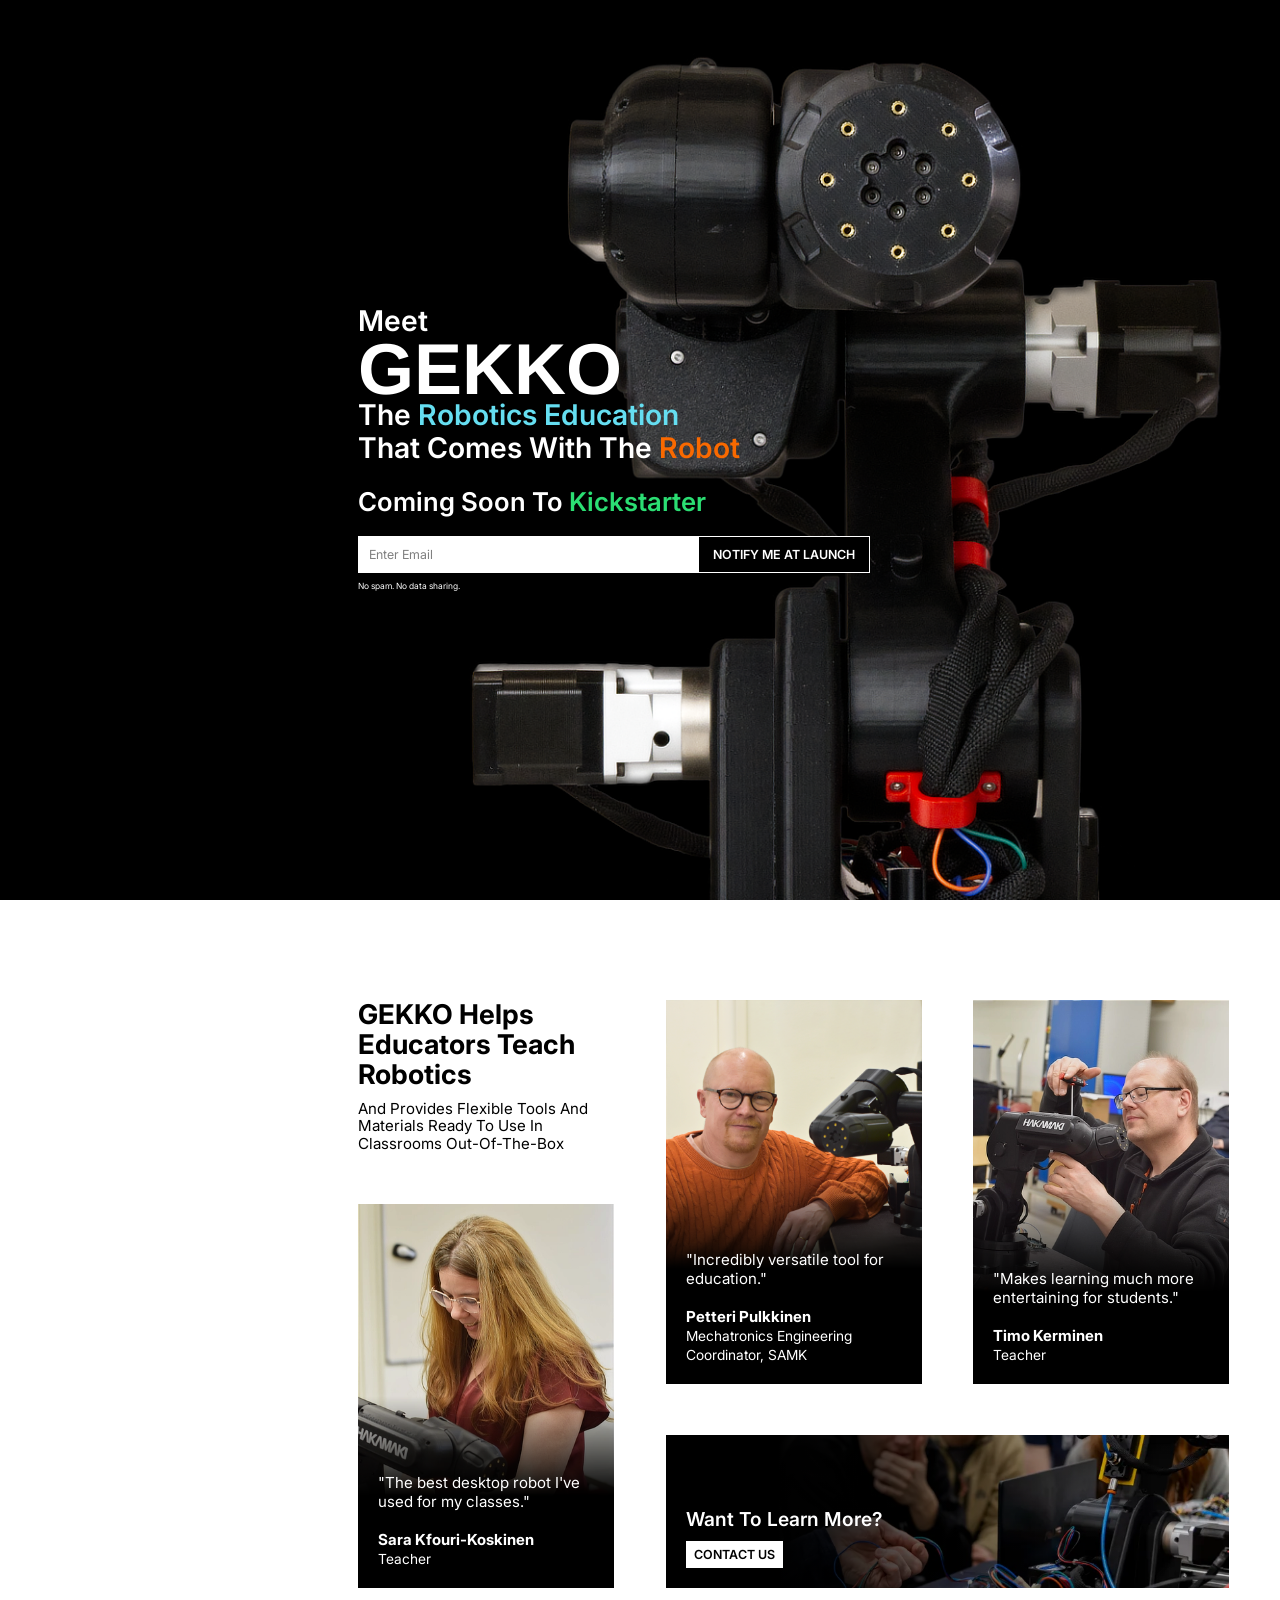
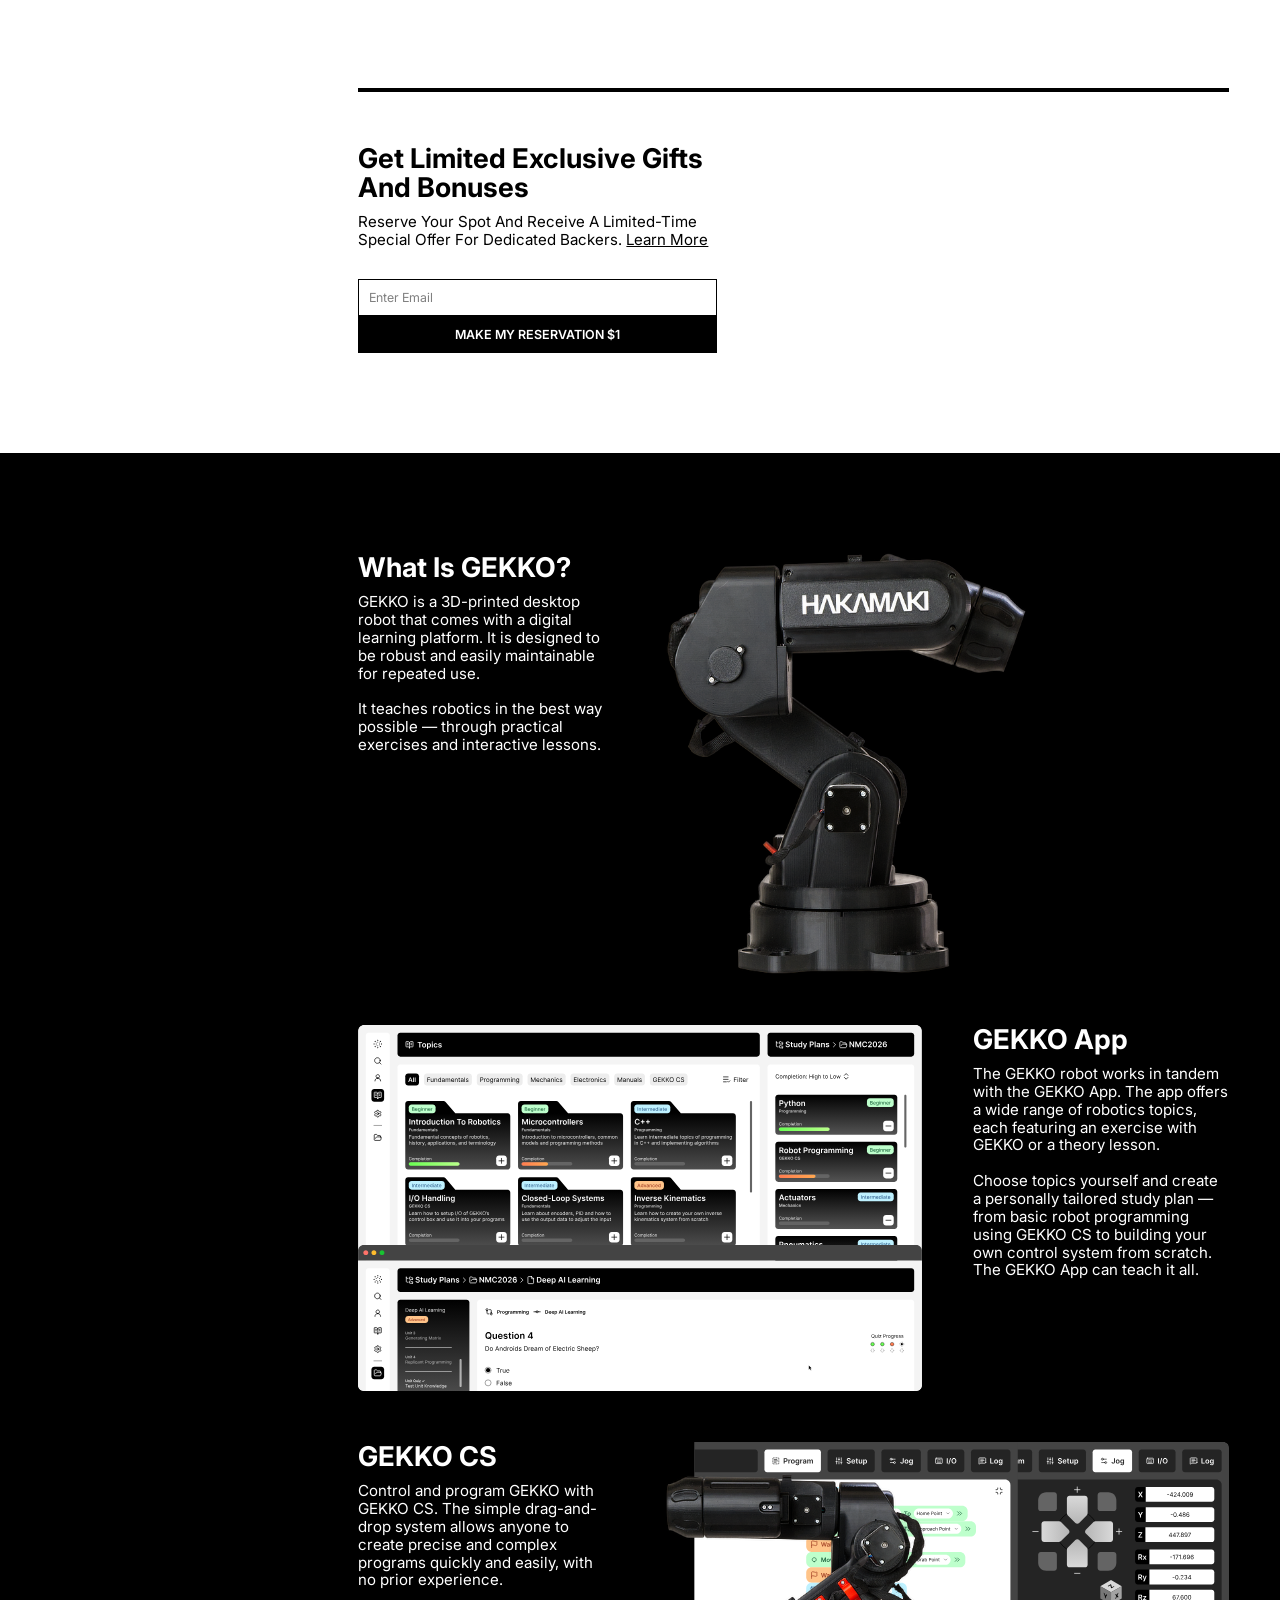
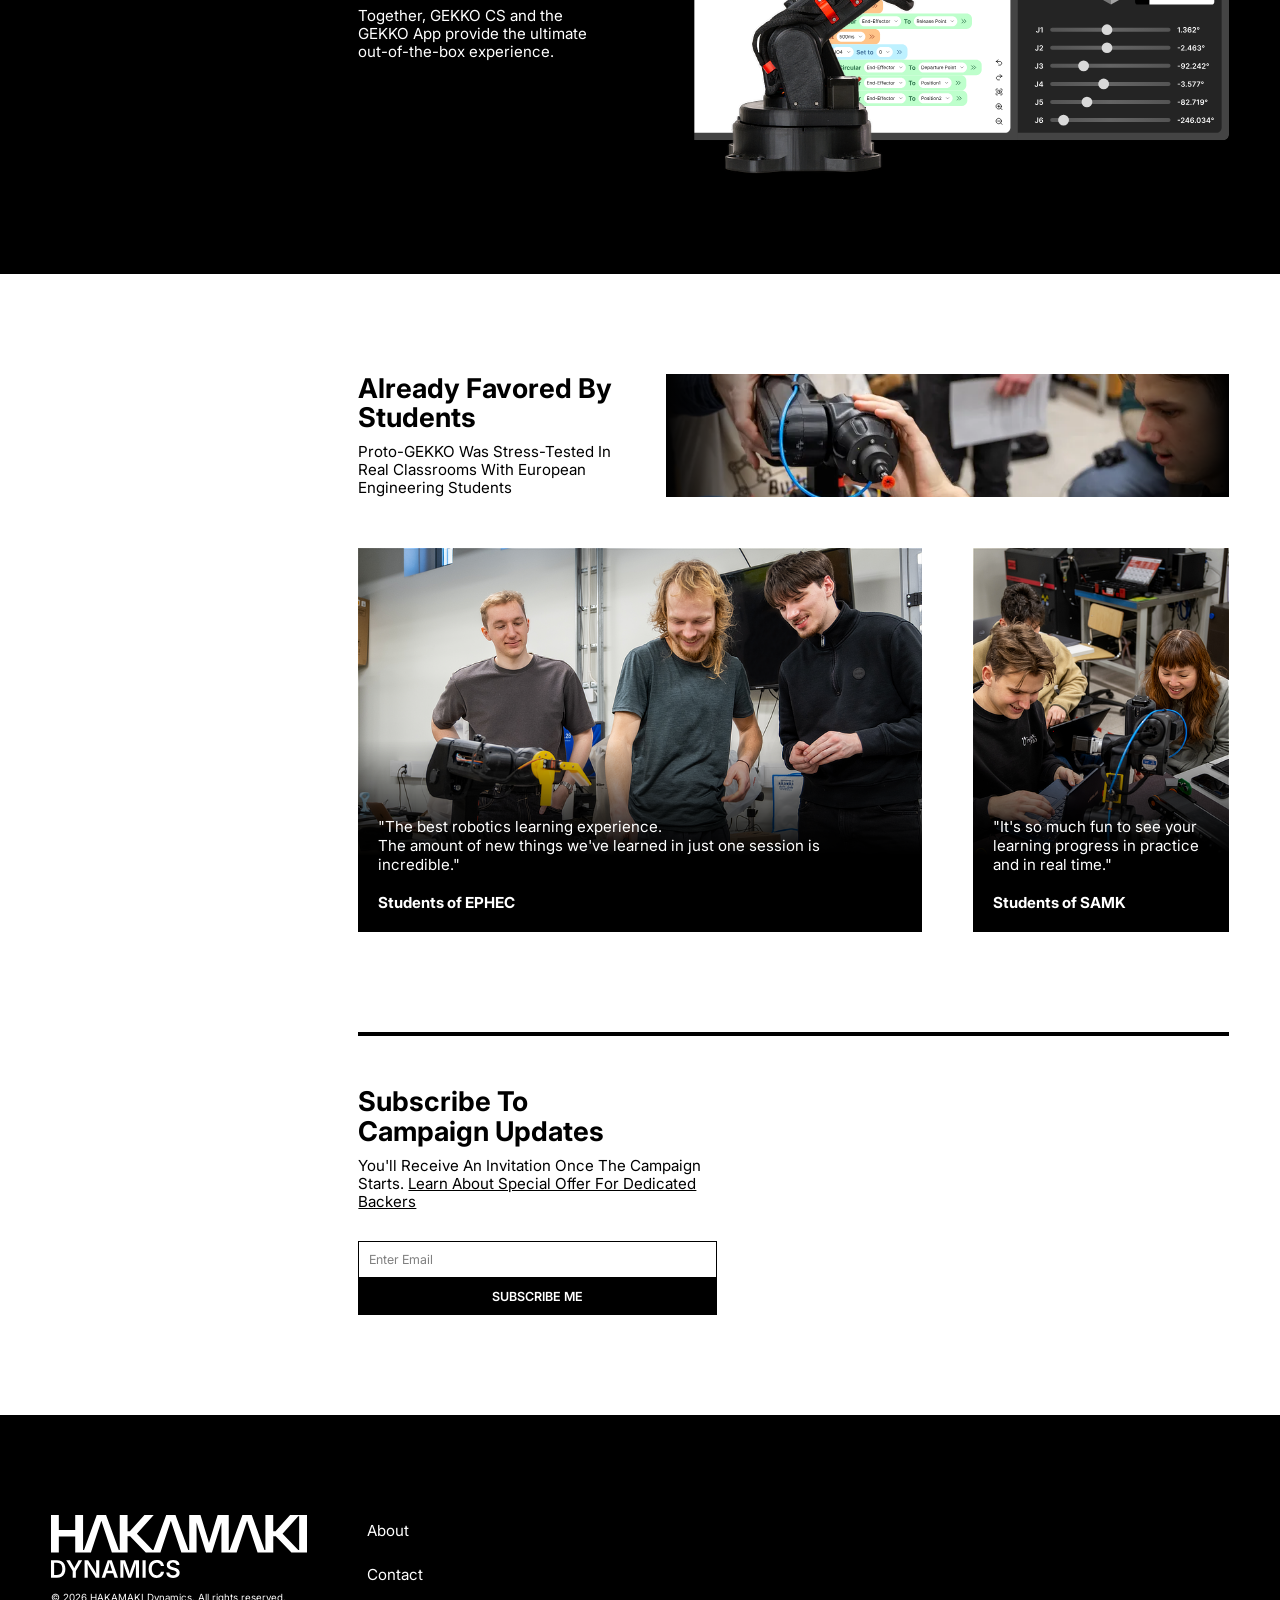
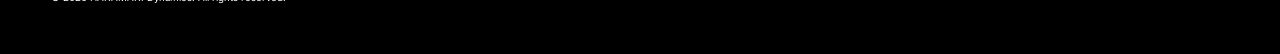
==== commit d7f2a0a9: "Add footer.js, replace success.html and reservation.html with promo.html" ====
--- a/index.html
+++ b/index.html
@@ -18,10 +18,11 @@
             <h2 id="gk-lh">Meet</h2>
             <h1>Gekko</h1>
             <h2>The <span class="cltext-accent-blue">robotics education</span><br> that comes with the <span class="cltext-accent-orange">robot</span></h2>
-            <form class="section-hero-form" action="/subscribe.html">
-              <label class="section-hero-form-label" for="mailSub">Coming soon to <span class="cltext-accent-green">Kickstarter</span></label>
+            <form class="section-hero-form" name="subscription" method="POST" data-netlify="true" action="/promo.html?ref=subscribe">
+              <input type="hidden" name="form-name" value="subscription"/>
+              <label class="section-hero-form-label" for="subscription">Coming soon to <span class="cltext-accent-green">Kickstarter</span></label>
               <div class="section-hero-form-input-container">
-                <input class="section-hero-form-input stl-input" type="email" placeholder="Enter Email" required>
+                <input class="section-hero-form-input stl-input" type="email" name="email" placeholder="Enter Email" required>
                 <button class="stl-button" type="submit">Notify me at launch</button>
               </div>
             </form>
@@ -38,7 +39,7 @@
             </div>
             <div class="quote-portrait-picture-container section-spt-quote-ratio" id="spt-skk">
               <p class="quote-text">
-                “The best desktop robot I’ve used for my classes.”<br><br><span class="quote-name">Sara Kfouri-Koskinen</span><br><span class="quote-sublabel">Teacher</span>
+                "The best desktop robot I've used for my classes."<br><br><span class="quote-name">Sara Kfouri-Koskinen</span><br><span class="quote-sublabel">Teacher</span>
               </p>
             </div>
           </div>
@@ -46,12 +47,12 @@
             <div class="section-spt-layout-r-t">
               <div class="quote-portrait-picture-container section-spt-quote-ratio" id="spt-pp">
                 <p class="quote-text">
-                  “Incredibly versatile tool for education.”<br><br><span class="quote-name">Petteri Pulkkinen</span><br><span class="quote-sublabel">Mechatronics Engineering Coordinator, SAMK</span>
+                  "Incredibly versatile tool for education."<br><br><span class="quote-name">Petteri Pulkkinen</span><br><span class="quote-sublabel">Mechatronics Engineering Coordinator, SAMK</span>
                 </p>
               </div>
               <div class="quote-portrait-picture-container section-spt-quote-ratio" id="spt-tk">
                 <p class="quote-text">
-                  “Makes learning much more entertaining for students.”<br><br><span class="quote-name">Timo Kerminen</span><br><span class="quote-sublabel">Teacher</span>
+                  "Makes learning much more entertaining for students."<br><br><span class="quote-name">Timo Kerminen</span><br><span class="quote-sublabel">Teacher</span>
                 </p>
               </div>
             </div>
@@ -69,7 +70,7 @@
             </div>
             <div class="quote-portrait-picture-container section-spt-quote-ratio" id="spt-skk">
               <p class="quote-text">
-                “The best desktop robot I’ve used for my classes.”<br><br><span class="quote-name">Sara Kfouri-Koskinen</span><br><span class="quote-sublabel">Teacher</span>
+                "The best desktop robot I've used for my classes."<br><br><span class="quote-name">Sara Kfouri-Koskinen</span><br><span class="quote-sublabel">Teacher</span>
               </p>
             </div>
             <div class="section-spt-support-block">
@@ -81,12 +82,12 @@
             <div class="section-spt-layout-r-t">
               <div class="quote-portrait-picture-container section-spt-quote-ratio" id="spt-pp">
                 <p class="quote-text">
-                  “Incredibly versatile tool for education.”<br><br><span class="quote-name">Petteri Pulkkinen</span><br><span class="quote-sublabel">Mechatronics Engineering Coordinator, SAMK</span>
+                  "Incredibly versatile tool for education."<br><br><span class="quote-name">Petteri Pulkkinen</span><br><span class="quote-sublabel">Mechatronics Engineering Coordinator, SAMK</span>
                 </p>
               </div>
               <div class="quote-portrait-picture-container section-spt-quote-ratio" id="spt-tk">
                 <p class="quote-text">
-                  “Makes learning much more entertaining for students.”<br><br><span class="quote-name">Timo Kerminen</span><br><span class="quote-sublabel">Teacher</span>
+                  "Makes learning much more entertaining for students."<br><br><span class="quote-name">Timo Kerminen</span><br><span class="quote-sublabel">Teacher</span>
                 </p>
               </div>
             </div>
@@ -99,11 +100,12 @@
           <div class="section-reservation-content">
             <div class="section-title-text-layout">
               <h3>Get limited exclusive gifts and bonuses</h3>
-              <h4>Reserve your spot and receive a limited-time special offer for dedicated backers. <a class="learn-more-link" href="reservation.html">Learn more</a></h4>
-            </div>
-            <form class="section-reservation-form">
-                <input class="section-reservation-form-input stl-input" type="email" placeholder="Enter Email" required>
-                <button class="section-reservation-form-button stl-button" type="submit">Make my reservation $1</button>
+              <h4>Reserve your spot and receive a limited-time special offer for dedicated backers. <a class="learn-more-link" href="promo.html">Learn more</a></h4>
+            </div>
+            <form class="section-reservation-form" name="reservation" method="POST" data-netlify="true">
+              <input type="hidden" name="form-name" value="reservation"/>
+              <input class="section-reservation-form-input stl-input" type="email" name="email" placeholder="Enter Email" required>
+              <button class="section-reservation-form-button stl-button" type="submit">Make my reservation $1</button>
             </form>
           </div>
         </div>
@@ -165,12 +167,12 @@
           <div id="section-sps-grid-c2" class="section-sps-support-block"></div>
           <div id="img-sps-l" class="quote-portrait-picture-container">
             <p class="quote-text">
-              "The best robotics learning experience.<br>The amount of new things we’ve learned in just one session is incredible."<br><br><span class="quote-name">Students of EPHEC</span>
+              "The best robotics learning experience.<br>The amount of new things we've learned in just one session is incredible."<br><br><span class="quote-name">Students of EPHEC</span>
             </p>
           </div>
           <div id="img-sps-r" class="quote-portrait-picture-container section-spt-quote-ratio">
             <p class="quote-text">
-              "It’s so much fun to see your learning progress in practice and in real time."<br><br><span class="quote-name">Students of SAMK</span>
+              "It's so much fun to see your learning progress in practice and in real time."<br><br><span class="quote-name">Students of SAMK</span>
             </p>
           </div>
         </div>
@@ -184,12 +186,12 @@
           </div>
           <div id="img-sps-r" class="quote-portrait-picture-container section-spt-quote-ratio">
             <p class="quote-text">
-              "It’s so much fun to see your learning progress in practice and in real time."<br><br><span class="quote-name">Students of SAMK</span>
+              "It's so much fun to see your learning progress in practice and in real time."<br><br><span class="quote-name">Students of SAMK</span>
             </p>
           </div>
           <div id="img-sps-l" class="quote-portrait-picture-container">
             <p class="quote-text">
-              "The best robotics learning experience.<br>The amount of new things we’ve learned in just one session is incredible."<br><br><span class="quote-name">Students of EPHEC</span>
+              "The best robotics learning experience.<br>The amount of new things we've learned in just one session is incredible."<br><br><span class="quote-name">Students of EPHEC</span>
             </p>
           </div>
         </div>
@@ -200,29 +202,19 @@
           <div class="section-reservation-content">
             <div class="section-title-text-layout">
               <h3>Subscribe to <br>campaign updates</h3>
-              <h4>You’ll receive an invitation once the campaign starts. <a class="learn-more-link" href="reservation.html">Learn about special offer for dedicated backers</a></h4>
-            </div>
-            <form class="section-reservation-form">
-                <input class="section-reservation-form-input stl-input" type="email" placeholder="Enter Email" required>
-                <button class="section-reservation-form-button stl-button" type="submit">Subscribe me</button>
+              <h4>You'll receive an invitation once the campaign starts. <a class="learn-more-link" href="promo.html">Learn about special offer for dedicated backers</a></h4>
+            </div>
+            <form class="section-reservation-form" name="subscription" method="POST" data-netlify="true" action="/promo.html?ref=subscribe">
+              <input type="hidden" name="form-name" value="subscription"/>
+              <input class="section-reservation-form-input stl-input" type="email" name="email" placeholder="Enter Email" required>
+              <button class="section-reservation-form-button stl-button" type="submit">Subscribe me</button>
             </form>
           </div>
         </div>
       </div>
     </main>
-    <footer>
-      <div class="wrapper clbg-dark">
-        <div class="grid-container footer-content">
-          <div class="footer-logo-container">
-            <img class="footer-logo" src="assets/img/logo_white.svg">
-            <div class="footer-text">© 2026 HAKAMAKI Dynamics. All rights reserved.</div>
-          </div>
-          <nav class="footer-nav">
-            <a class="footer-nav-button" href="about.html">About</a>
-            <a class="footer-nav-button" href="contact.html">Contact</a>
-          </nav>
-        </div>
-      </div>
-    </footer>
+    <footer></footer>
+    <script src="src/js/reservation.js"></script>
+    <script src="src/js/footer.js"></script>
   </body>
 </html>
--- a/src/css/master.css
+++ b/src/css/master.css
@@ -750,6 +750,11 @@
 	margin-top: 10px;
 	margin-bottom: 70px;
 	font-family: Inter-SemiBold;
+}
+
+.section-success-reservation {
+	min-height: 100vh;
+	align-content: center;
 }
 
 /* Media */
